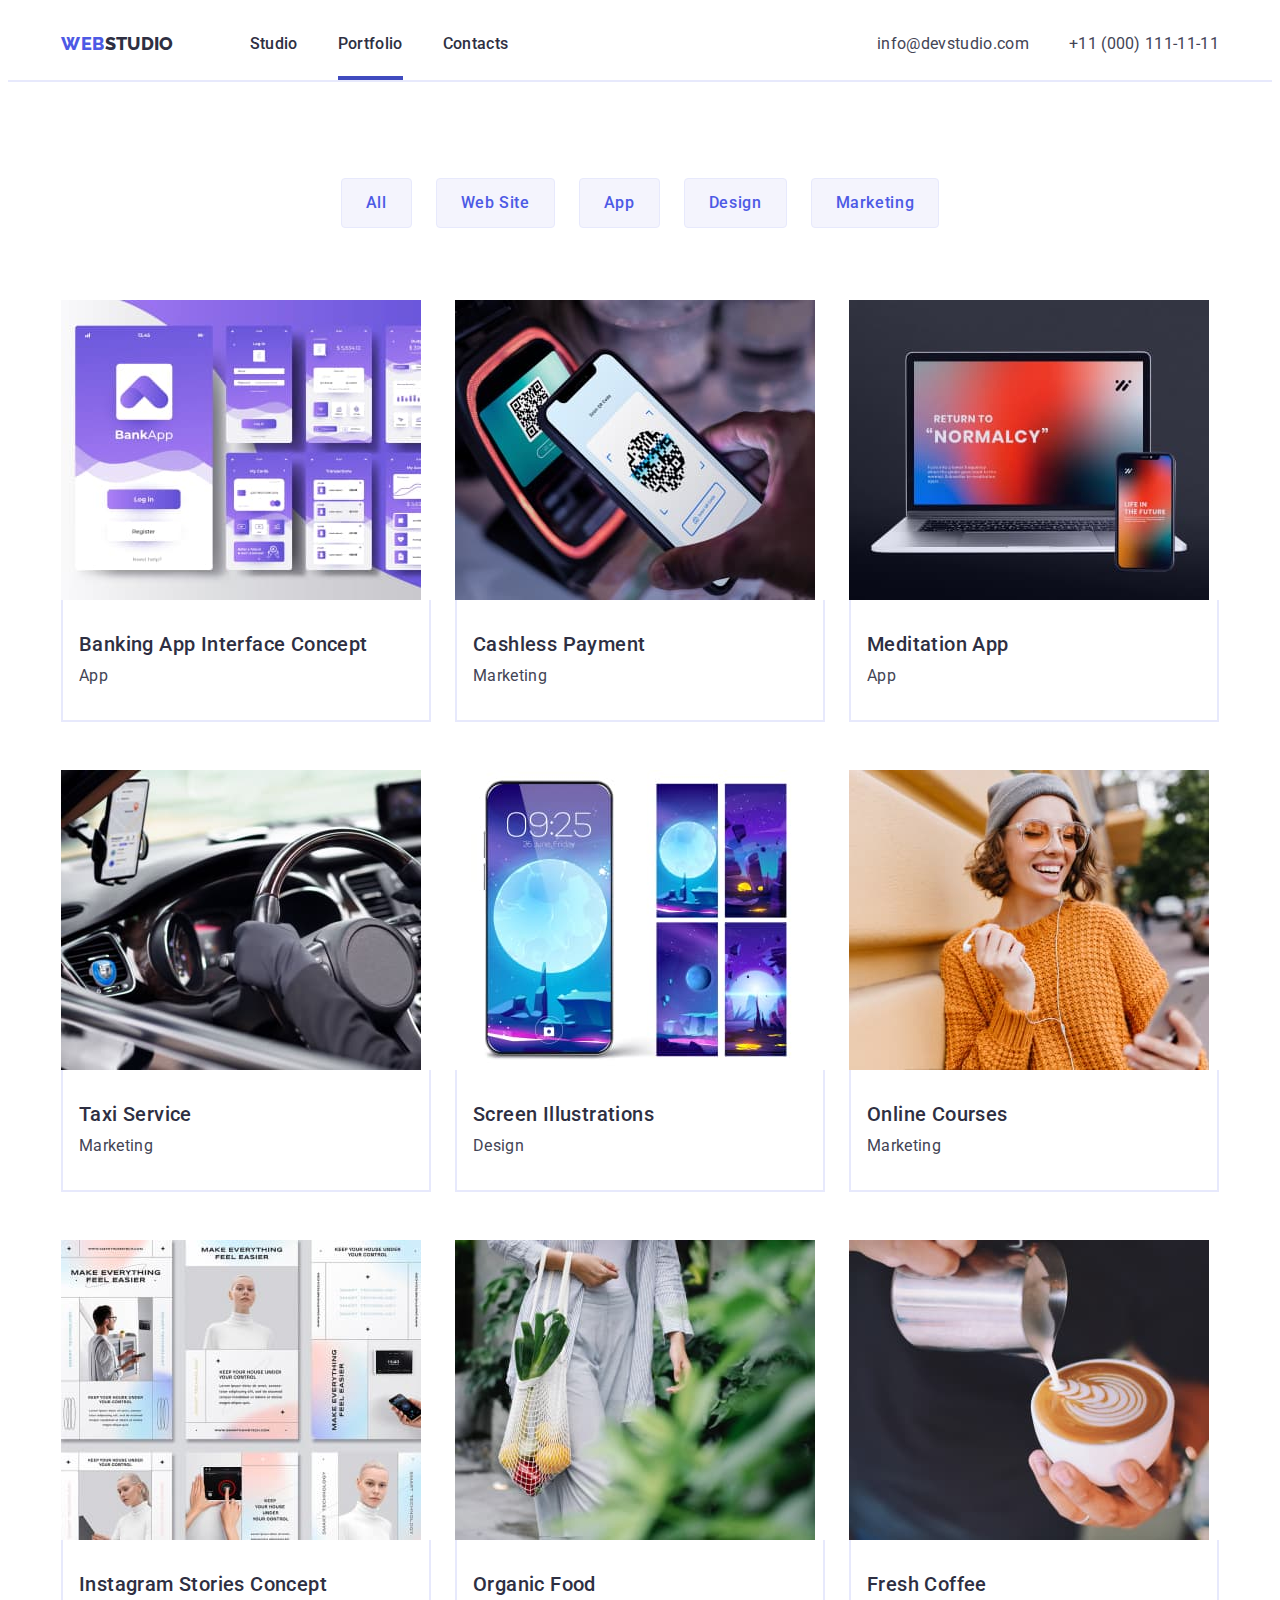
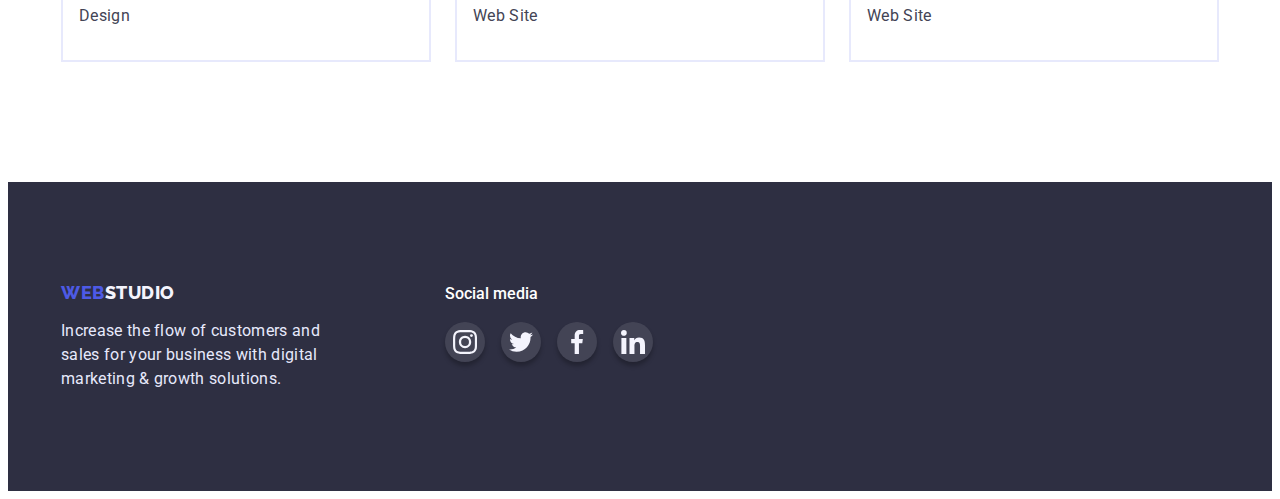
==== portfolio.html @ 09c5dc8c "update index html file" ====
<!DOCTYPE html>
<html lang="en">
  <head>
    <meta charset="UTF-8" />
    <meta http-equiv="X-UA-Compatible" content="IE=edge" />
    <meta name="viewport" content="width=device-width, initial-scale=1.0" />
    <title>Webstudio</title>
    <link rel="preconnect" href="https://fonts.googleapis.com" />
    <link rel="preconnect" href="https://fonts.gstatic.com" crossorigin />
    <link
      href="https://fonts.googleapis.com/css2?family=Raleway:wght@800&family=Roboto:wght@400;500;700;900&display=swap"
      rel="stylesheet"
    />
    <link
      rel="stylesheet"
      href="https://cdnjs.cloudflare.com/ajax/libs/modern-normalize/1.1.0/modern-normalize.min.css"
      integrity="sha512-wpPYUAdjBVSE4KJnH1VR1HeZfpl1ub8YT/NKx4PuQ5NmX2tKuGu6U/JRp5y+Y8XG2tV+wKQpNHVUX03MfMFn9Q=="
      crossorigin="anonymous"
      referrerpolicy="no-referrer"
    />
    <link rel="stylesheet" href="./css/styles.css" />
  </head>
  <body>
    <header class="header">
      <div class="container main-nav">
        <nav class="header-nav list">
          <a class="logo link" href="./index.html"
            >Web<span class="logo-studio">Studio</span></a
          >
          <ul class="header-list list">
            <li class="item">
              <a class="header-item link" href="./index.html">Studio</a>
            </li>
            <li class="item current">
              <a class="header-item link" href="./portfolio.html">Portfolio</a>
            </li>
            <li class="item">
              <a class="header-item link" href="">Contacts</a>
            </li>
          </ul>
        </nav>
        <address class="contacts-address">
          <ul class="contacts list">
            <li class="item">
              <a class="contact-li link" href="mailto:info@devstudio.com"
                >info@devstudio.com</a
              >
            </li>
            <li class="item">
              <a class="contact-li link" href="tel:+110001111111"
                >+11 (000) 111-11-11</a
              >
            </li>
          </ul>
        </address>
      </div>
    </header>
    <main>
    <section class="buttons-pictures">
      <div class="container">
      <h1 class="title-btn" hidden>features</h1>
      <!-------------- buttons-------------->
      <ul class="portf-butns list">
        <li>
            <button class="portf-butn-list" type="button">All</button>
        </li>
        <li>
            <button class="portf-butn-list" type="button">Web Site</button>
        </li>
        <li>
            <button class="portf-butn-list" type="button">App</button>
        </li>
        <li>
            <button class="portf-butn-list" type="button">Design</button>
        </li>
        <li>
            <button class="portf-butn-list" type="button">Marketing</button>
        </li>
    </ul>
    <!------------- pictures--------------------->
    <ul class="portf-typs list">
        <li class="img-li">
          <a class="portf-list-img link" href="#"><div class="picture"><img src="./images/banking.jpg" alt="banking" width="360"/>
            <p class="paragraph">14 Stylish and User-Friendly App Design Concepts · Task Manager App · Calorie Tracker App · Exotic Fruit Ecommerce App · Cloud Storage App</p></div>
          <div class="brd-text"><h2 class="title-img">Banking App Interface Concept</h2>
            <p class="portf-list">App</p></div></a>
        </li>
        <li class="img-li">
          <a class="portf-list-img link" href="#"><div class="picture"><img src="./images/cashless.jpg" alt="cashless" width="360"/>
            <p class="paragraph">14 Stylish and User-Friendly App Design Concepts · Task Manager App · Calorie Tracker App · Exotic Fruit Ecommerce App · Cloud Storage App</p></div>
            <div class="brd-text"><h2 class="title-img">Cashless Payment</h2>
          <p class="portf-list">Marketing</p></div></a>
        </li>
        <li class="img-li">
          <a class="portf-list-img link" href="#"><div class="picture"><img src="./images/meditaion.jpg" alt="meditaion" width="360"/>
            <p class="paragraph">14 Stylish and User-Friendly App Design Concepts · Task Manager App · Calorie Tracker App · Exotic Fruit Ecommerce App · Cloud Storage App</p></div>
          <div class="brd-text"><h2 class="title-img">Meditation App</h2>
          <p class="portf-list">App</p></div></a>
        </li>
      <li class="img-li">
        <a class="portf-list-img link" href="#"><div class="picture"><img src="./images/taxi.jpg" alt="Taxi" width="360"/>
          <p class="paragraph">14 Stylish and User-Friendly App Design Concepts · Task Manager App · Calorie Tracker App · Exotic Fruit Ecommerce App · Cloud Storage App</p></div>
        <div class="brd-text"><h2 class="title-img">Taxi Service</h2>
        <p class="portf-list">Marketing</p></div></a>
      </li>
      <li class="img-li">
        <a class="portf-list-img link" href="#"><div class="picture"><img src="./images/screen.jpg" alt="Screen" width="360"/>
          <p class="paragraph">14 Stylish and User-Friendly App Design Concepts · Task Manager App · Calorie Tracker App · Exotic Fruit Ecommerce App · Cloud Storage App</p></div>
        <div class="brd-text"><h2 class="title-img">Screen Illustrations</h2>
        <p class="portf-list">Design</p></div></a>
      </li>
      <li class="img-li">
        <a class="portf-list-img link" href="#"><div class="picture"><img src="./images/online.jpg" alt="Online" width="360"/>
          <p class="paragraph">14 Stylish and User-Friendly App Design Concepts · Task Manager App · Calorie Tracker App · Exotic Fruit Ecommerce App · Cloud Storage App</p></div>
        <div class="brd-text"><h2 class="title-img">Online Courses</h2>
        <p class="portf-list">Marketing</p></div></a>
      </li>
      <li class="img-li">
        <a class="portf-list-img link" href="#"><div class="picture"><img src="./images/insta.jpg" alt="Insta" width="360"/>
          <p class="paragraph">14 Stylish and User-Friendly App Design Concepts · Task Manager App · Calorie Tracker App · Exotic Fruit Ecommerce App · Cloud Storage App</p></div>
        <div class="brd-text"><h2 class="title-img">Instagram Stories Concept</h2>
        <p class="portf-list">Design</p></div></a>
      </li>
      <li class="img-li">
        <a class="portf-list-img link" href="#"><div class="picture"><img src="./images/food.jpg" alt="Food" width="360"/>
          <p class="paragraph">14 Stylish and User-Friendly App Design Concepts · Task Manager App · Calorie Tracker App · Exotic Fruit Ecommerce App · Cloud Storage App</p></div>
        <div class="brd-text"><h2 class="title-img">Organic Food</h2>
        <p class="portf-list">Web Site</p></div></a>
      </li>
      <li class="img-li">
        <a class="portf-list-img link" href="#"><div class="picture"><img src="./images/coffee.jpg" alt="Coffee" width="360"/>
          <p class="paragraph">14 Stylish and User-Friendly App Design Concepts · Task Manager App · Calorie Tracker App · Exotic Fruit Ecommerce App · Cloud Storage App</p></div>
        <div class="brd-text"><h2 class="title-img">Fresh Coffee</h2>
        <p class="portf-list">Web Site</p></div></a>
      </li>
    </ul>
    </section>
  </main>
  <footer class="footer">
    <div class="container logo-soc">
      <div class="footer-container">
        <a class="logo-footer link" href="./index.html"
          >Web<span class="studio-footer">Studio</span>
        </a>
        <p class="page-footer">
          Increase the flow of customers and sales for your business with
          digital marketing & growth solutions.
        </p>
      </div>
      <div class="footer-soc">
        <p class="title-footer-soc">Social media</p>
        <ul class="ul foorer-soc-list list">
          <li class="footer-soc-item">
            <a class="footer-soc-link link" href=""><svg width="24" height="24" class="footer-soc-icon">
                <use href="./images/icon.svg#icon-instagram-2"></use></svg></a></li>
          <li class="footer-soc-item">
            <a class="footer-soc-link link" href=""><svg width="24" height="24" class="footer-soc-icon">
                <use href="./images/icon.svg#icon-twitter-1"></use></svg></a></li>
          <li class="footer-soc-item">
            <a class="footer-soc-link link" href=""><svg width="24" height="24" class="footer-soc-icon">
                <use href="./images/icon.svg#icon-facebook-1"></use></svg></a></li>
          <li class="footer-soc-item">
            <a class="footer-soc-link link" href=""><svg width="24" height="24" class="footer-soc-icon">
                <use href="./images/icon.svg#icon-linkedin-1"></use></svg></a></li>
        </ul> 
</div>
    </div>
  </footer>
</body>
</html>
---- css/styles.css ----
html{
    box-sizing: border-box;
}
:root{
--primary-text-color: #434455;
--title-text-color: #4D5AE5;
--accent-color: #2E2F42;
--hover-fokus-color: #404bbf;
--text-footer: #E7E9FC;
--white: #FFFFFF;
--light-color: #F4F4FD;
--buutton-background: #F4F4FD;
--light-gray: #8E8F99;
--grad: linear-gradient( rgba(46, 47, 66, 0.7),rgba(46, 47, 66, 0.7))    
}
body{
    font-family: 'Roboto', sans-serif;
    color: var(--primary-text-color); 
}
/*-----------------header--------------------*/
.link{
    text-decoration: none;
}
.list{
    padding: 0;
    margin: 0;
    list-style: none;
    }
 *,
 * ::before
 ::after{
    box-sizing: border-box;
 }
 .container{
    width: 1158px;
    padding-left: 15px;
    padding-right: 15px;
    margin-left: auto;
    margin-right: auto;
 }
h1,h2,h3,h4,p{
    margin-top: 0;
    margin-bottom: 0;
}
ul{
    margin-top: 0;
    margin-bottom: 0;
}
img{
    display: block;
}
.header{
    border-bottom: 2px solid var(--text-footer);
}
.main-nav{
    display: flex;
    align-items: center;
    justify-content: space-between;
}
.logo{
    font-family: 'Raleway', sans-serif;
    font-weight: 800;
    font-size: 18px;
    line-height: 1.17;
    letter-spacing: 0.03em;
    text-transform: uppercase;
    color: var(--title-text-color);
}
.logo-studio{
    font-family: 'Raleway', sans-serif;
    font-weight: 800;
    font-size: 18px;
    line-height: 1.33;
    letter-spacing: 0.02em;
    color: var(--accent-color);
}
.header-nav{
    display: flex;
    align-items: center;
}
.current::after{
    content: "";
    position: absolute;
    left: 0;
    bottom: 0;
    display: block;
    width: 100%;
    height: 4px;
    background-color: var(--hover-fokus-color);
}
.item{
    position: relative;
}
.header-nav .header-item:hover,
.header-nav .header-item:focus{
    color: var(--hover-fokus-color);
 }
    .header-list{
        display: flex;
        margin-left: 76px;
    }
    .header-list .item + .item{
        margin-left: 40px;
    }
.header-list .link{
    display: block;
    padding-top: 24px;
    padding-bottom: 24px;
    font-weight: 500;
    font-size: 16px;
    line-height: 1.5;
    letter-spacing: 0.02em;
    color: var(--accent-color);
}
.contacts-address{
    font-style: normal;
}
.contacts .contact-li:hover,
.contacts .contact-li:focus{
    color: var(--hover-fokus-color);
}

.contacts .item + .item{
    margin-left: 40px;
}
    .contacts{
        display: flex;
        margin-right: auto;
    }
    .contact-li{
        font-size: 16px;
        line-height: 1.5;
        letter-spacing: 0.02em;
        color: var(--primary-text-color);

        transition-property: color;
        transition-duration: 250ms;
        transition-timing-function: cubic-bezier(0.4, 0, 0.2, 1);
        }
   
    /*--------------Main banner------------------*/
    .banner{
        width: 1440px;
        margin-left: auto;
        margin-right: auto;
        background-color: var(--accent-color);
        background-image: var(--grad), url(../images/banner.jpg);
        background-repeat: no-repeat;
        background-position: center;
        background-size: cover;
        padding-top: 188px;
        padding-bottom: 188px;
        box-shadow: 0px 4px 4px rgba(0, 0, 0, 0.25);
    }
    .banner-title{
        font-weight: 700;
        font-size: 56px;
        line-height: 1.07;
        letter-spacing: 0.02em;
        text-align: center;
        margin-left: auto;
        margin-right: auto;
        width: 496px;
        height: 120px;
        color: var(--white);
    }
    .banner .banner-btn:hover,
    .banner .banner-btn:focus{
    background-color: var(--hover-fokus-color);
    }
    .banner-btn{
        font-family: 'Roboto', sans-serif;
        font-weight: 500;
        font-size: 16px;
        line-height: 1.5;
        letter-spacing: 0.04em;
        margin-left: auto;
        margin-right: auto;
        width: 169px;
        height: 56px;
        margin-top: 48px;
        color: var(--white);
        background: var(--title-text-color);
        border-radius: 4px;
        border: none;
        cursor: pointer;
        display: block;

        transition-property: background-color;
        transition-duration: 250ms;
        transition-timing-function: cubic-bezier(0.4, 0, 0.2, 1);
    }
    /*----------------About company-----------------*/
    .company{
        padding-top: 120px;
        padding-bottom: 120px;
    }
    .about-company{
        display: flex;
        gap: 24px;
    }
    .icon{
        display: flex;
        justify-content: center;
        align-items: center;
        height: 112px;
        margin-bottom: 8px;
        background-color: var(--light-color);
        cursor: pointer;
    }
    .guality-company{
        font-weight: 500;
        font-size: 20px;
        line-height: 1.2;
        letter-spacing: 0.02em;
        margin-bottom: 8px;
        color: var(--accent-color);    
    }
    .guality-comp-descr{
        font-size: 16px;
        line-height: 1.5;
        letter-spacing: 0.02em;
        width: 264px;
        height: 72px;
        color: var(--primary-text-color);
    }
    /*----------------What are we doing---------------*/
    .doing{
        padding-bottom: 120px;
    }

    .doing-title{
        text-align: center;
        font-weight: 700;
        font-size: 36px;
        line-height: 1.11;
        letter-spacing: 0.02em;
        text-transform: capitalize;
        color: var(--accent-color);
        margin-bottom: 72px;
    }
    .doing-imgs{
        display: flex;
        gap: 24px;
    }
    /*------------------Our team---------------------*/
    .team{
        padding-top: 120px;
        padding-bottom: 110px;
        background-color: var(--light-color);
    }
    .our-team{
        font-weight: 700;
        font-size: 36px;
        line-height: 1.11;
        letter-spacing: 0.02em;
        margin-bottom: 72px;
        text-align: center;
        text-transform: capitalize;
        color: var(--accent-color);
    }
    .list-team{
        display: flex;
        width: calc((100% - 72px) / 4);
        gap: 24px;
    }
    .data{
        padding-top: 32px;
        padding-bottom: 32px;
        text-align: center;
        background-color: var(--white);
        box-shadow: 0px 1px 6px rgba(46, 47, 66, 0.08), 0px 1px 1px rgba(46, 47, 66, 0.16), 0px 2px 1px rgba(46, 47, 66, 0.08);
        border-radius: 0px 0px 4px 4px;
    }
    .name{
        font-weight: 500;
        font-size: 20px;
        line-height: 1.2;
        letter-spacing: 0.02em;
        margin-bottom: 8px;
        color: var(--accent-color);
    }
    .direction{
        font-size: 16px;
        line-height: 1.5;
        letter-spacing: 0.02em;
        margin-bottom: 8px;
        color: var(--primary-text-color);
    }
    .team-list{
        display: flex;
        justify-content: center;
        gap: 24px;
    }
    .team-soc-item{
        width: 40px;
        height: 40px;
    }
    .team-soc-link{
        width: 100%;
        height: 100%;
        border-radius: 50%;
        background-color: var(--title-text-color);
        display: flex;
        align-items: center;
        justify-content: center;
        fill: var(--light-color);

        transition-property: background-color;
        transition-duration: 250ms;
        transition-timing-function: cubic-bezier(0.4, 0, 0.2, 1);
    }
    .team-soc-link:hover{
        background-color: var(--hover-fokus-color);
    }
    /*----------------Customers--------------------*/
    .customers{
        padding-top: 120px;
        padding-bottom: 120px;
    }
    .title-customers{
        font-weight: 700;
        font-size: 36px;
        line-height: 1.11;
        letter-spacing: 0.02em;
        margin-bottom: 72px;
        text-align: center;
        text-transform: capitalize;
        color: var(--accent-color);
    }
    .our-customers{
        display: flex;
        gap: 24px;
    }
    .box{
        width: calc((100% - 120px) / 6);
    }
    .box-icon{
        display: flex;
        justify-content: center;
        align-items: center;
        height: 88px;
        border-radius: 4px;
        border: 1px solid #8E8F99;
        fill: var(--light-gray);

        transition-property: border-color;
        transition-duration: 250ms;
        transition-timing-function: cubic-bezier(0.4, 0, 0.2, 1);
    }
    .customer-icon{
        transition-property: fill;
        transition-duration: 250ms;
        transition-timing-function: cubic-bezier(0.4, 0, 0.2, 1);
    }
    .box-icon:hover{
        border-color: var(--hover-fokus-color);
    }
    .box-icon:hover .customer-icon{
        fill: var(--hover-fokus-color)
    }

    /*----------------portfolio--------------------*/
    /*------buttons------------*/
    .buttons-pictures{
            display: flex;
            padding-top: 96px;
            padding-bottom: 120px;
            justify-items: center;
    }
    .portf-butns .portf-butn-list:hover,
    .portf-butns .portf-butn-list:focus{
        background-color: var(--hover-fokus-color);
        border-color: var(--hover-fokus-color);
        color: var(--white);
        box-shadow: 0px 3px 1px rgba(0, 0, 0, 0.1), 0px 2px 1px rgba(0, 0, 0, 0.08), 0px 2px 2px rgba(0, 0, 0, 0.12);
    }
    .title-btn{
        position: absolute;
        width: 1px;
        height: 1px;
        margin: -1px;
        border: 0;
        padding: 0;
        white-space: nowrap;
        clip-path: inset(100%);
        clip: rect(0 0 0 0);
        overflow: hidden;
    }
    .brd-text{
        padding: 32px 16px;
        border: 2px solid var(--text-footer); 
        border-top: 0; 
    }
    .portf-butns{
        display: flex;
        justify-content: center;
        margin-bottom: 72px;
        gap: 24px;
    }
    .portf-butn-list{
        font-family: 'Roboto', sans-serif;
        font-weight: 500;
        font-size: 16px;
        line-height: 1.5;
        letter-spacing: 0.04em;
        padding: 12px 24px;
        color: var(--title-text-color); 
        background: var(--buutton-background);
        border-radius: 4px;
        border: 1px solid var(--text-footer);
        cursor: pointer;

        transition-property: background-color, border-color, color, box-shadow;
        transition-duration: 250ms;
        transition-timing-function: cubic-bezier(0.4, 0, 0.2, 1);
    }
    .link{
        text-decoration: none;
    }

/*---------pictures---------*/
.img{
    padding-bottom: 120px;
}
.img-li{
    width: calc((100% - 48px) /3);
}
.portf-typs{
    display: flex;
    flex-wrap: wrap;
    row-gap: 48px;
    column-gap: 24px;
}
.img-li:hover .paragraph{
    transform: translateY(0);
}
.picture{
    position: relative; 
    overflow: hidden;
 }
 .paragraph{
     position: absolute;
     top: 0;
     left: 0;
     height: 100%;
     font-weight: 400;
     font-size: 16px;
     line-height: 1.5;
     padding: 40px 32px 164px;
     color: var(--light-color);
     background-color: var(--title-text-color);
     transform: translateY(100%);
     transition: transform 250ms cubic-bezier(0.4, 0, 0.2, 1);
 }
.portf-typs .img-li:hover{
    box-shadow: 0px 1px 6px rgba(46, 47, 66, 0.08), 0px 1px 1px rgba(46, 47, 66, 0.16), 0px 2px 1px rgba(46, 47, 66, 0.08);
}
.portf-list{
    display: block;
    font-weight: 400;
    font-size: 16px;
    line-height: 1.5;
    letter-spacing: 0.02em;
    color: var(--primary-text-color);

    transition-property: box-shadow;
    transition-duration: 250ms;
    transition-timing-function: cubic-bezier(0.4, 0, 0.2, 1);
}    
.title-img{
        font-weight: 500;
        font-size: 20px;
        line-height: 1.2;
        letter-spacing: 0.02em;
        margin-bottom: 8px;
        color: var(--accent-color);
        }
    /*-----------------footer--------------------*/
    .footer{
        padding-top: 100px;
        padding-bottom: 100px;
        background: var(--accent-color);
    }
    .footer-container{
        width: 264px;
    }
    .logo-soc{
        display: flex;
    }
    .logo-footer{
        font-family: 'Raleway', sans-serif;
        font-style: normal;
        font-weight: 800;
        font-size: 18px;
        line-height: 1.17;
        letter-spacing: 0.03em;
        text-transform: uppercase;
        color: var(--title-text-color);
    }
    .studio-footer{
        font-family: 'Raleway', sans-serif;
        font-weight: 800;
        font-size: 18px;
        line-height: 1,16;
        letter-spacing: 0.03em;
        color: var(--light-color);
    }
    .page-footer{
        margin-top: 16px;
        font-weight: 400;
        font-size: 16px;
        line-height: 1.5;
        letter-spacing: 0.02em;
        color: var(--text-footer);
    }
    .footer-soc{
        margin-left: 120px;
    }
    .title-footer-soc{
        font-weight: 500;
        font-size: 16px;
        line-height: 1.5;
        margin-bottom: 16px;
        color: var(--white);
        }
    .foorer-soc-list{
        display: flex;
        justify-content: center;
        gap: 16px;
    }
    .footer-soc-item{
        width: 40px;
        height: 40px;
    }
    .footer-soc-link{
        display: flex;
        align-items: center;
        justify-content: center;
        width: 100%;
        height: 100%;
        border-radius: 50%;
        background-color: rgba(255, 255, 255, 0.1);
        box-shadow: 0px 4px 4px rgba(0, 0, 0, 0.25);
        
        transition-property: background-color;
        transition-duration: 250ms;
        transition-timing-function: cubic-bezier(0.4, 0, 0.2, 1);
    }
    .footer-soc-icon{
        fill: #F4F4FD;
    }
    .footer-soc-link:hover{
        background-color: #31D0AA;
    }
    .backdrop{
        position: fixed;
        top: 0;
        width: 100%;
        height: 100%;
        background-color: rgba(48, 48, 48, 0.5);
    }
    .modal{
        width: 408px;
        min-height: 576px;
        background-color: var(--white);
        border-radius: 4px;
        position: absolute;
        top: 50%;
        left: 50%;
        transform: translate(-50%, -50%);
        padding: 24px;
    }
    .close-icom{
        display: block;
        margin-left: auto;
        border: none;
        background-color: var(--white);
        cursor: pointer;
    }
    .is-hidden{
        opacity: o;
        visibility: hidden;
        pointer-events: none;
    }
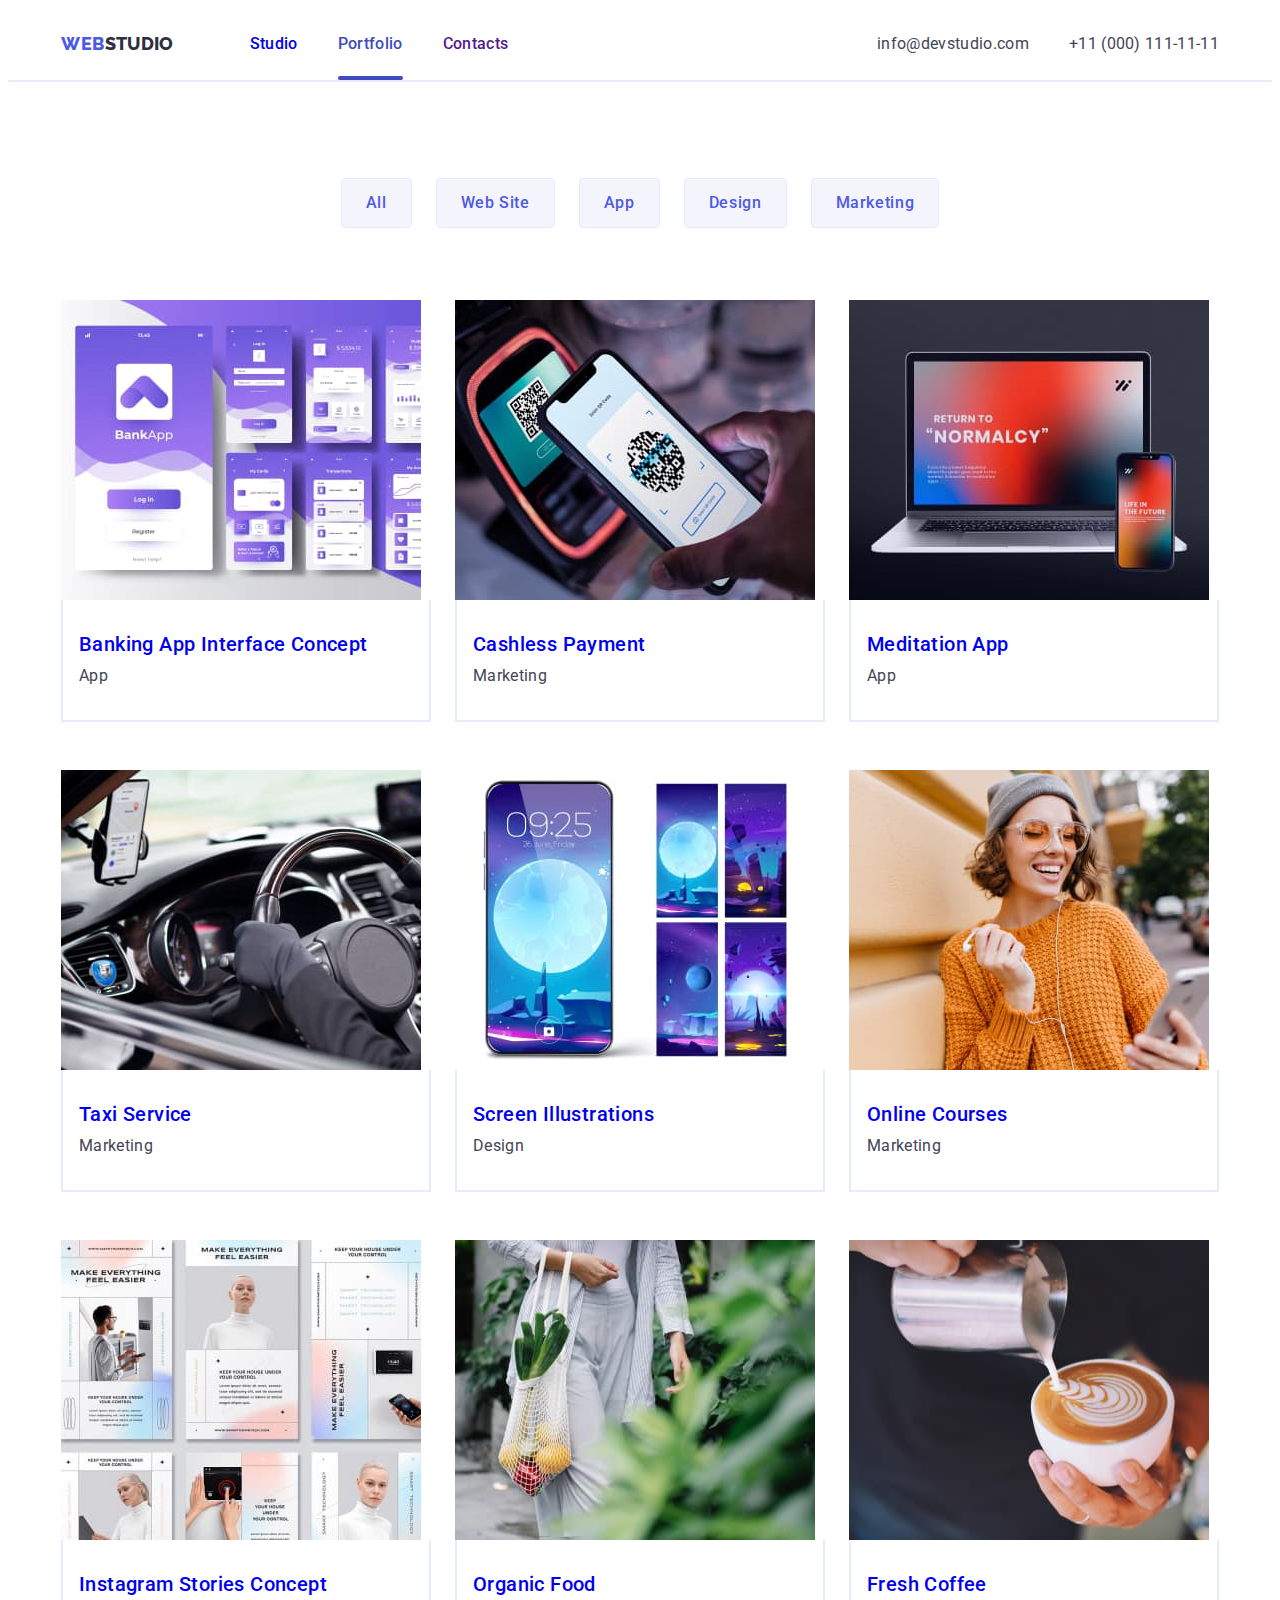
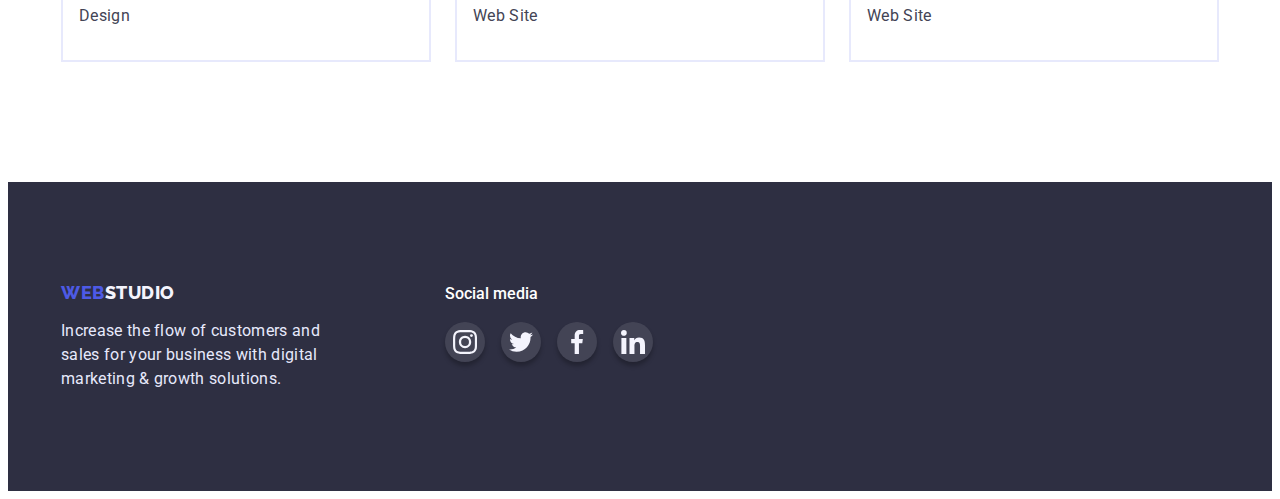
==== commit d03f735e: "update index html file" ====
--- a/portfolio.html
+++ b/portfolio.html
@@ -31,8 +31,8 @@
             <li class="item">
               <a class="header-item link" href="./index.html">Studio</a>
             </li>
-            <li class="item current">
-              <a class="header-item link" href="./portfolio.html">Portfolio</a>
+            <li class="item">
+              <a class="header-item link current" href="./portfolio.html">Portfolio</a>
             </li>
             <li class="item">
               <a class="header-item link" href="">Contacts</a>
--- a/css/styles.css
+++ b/css/styles.css
@@ -15,7 +15,7 @@
 }
 body{
     font-family: 'Roboto', sans-serif;
-    color: var(--primary-text-color); 
+    color: var(--accent-color); 
 }
 /*-----------------header--------------------*/
 .link{
@@ -78,6 +78,9 @@
     display: flex;
     align-items: center;
 }
+.item{
+    position: relative;
+}
 .current::after{
     content: "";
     position: absolute;
@@ -86,10 +89,17 @@
     display: block;
     width: 100%;
     height: 4px;
+    border-radius: 2px;
     background-color: var(--hover-fokus-color);
 }
-.item{
-    position: relative;
+.header-item{
+    font-weight: 500;
+    font-size: 16px;
+    line-height: 24px;
+    transition: color 250ms cubic-bezier(0.4, 0, 0.2, 1);
+}
+.current{
+    color: var(--hover-fokus-color);
 }
 .header-nav .header-item:hover,
 .header-nav .header-item:focus{
@@ -110,7 +120,7 @@
     font-size: 16px;
     line-height: 1.5;
     letter-spacing: 0.02em;
-    color: var(--accent-color);
+
 }
 .contacts-address{
     font-style: normal;
@@ -133,9 +143,7 @@
         letter-spacing: 0.02em;
         color: var(--primary-text-color);
 
-        transition-property: color;
-        transition-duration: 250ms;
-        transition-timing-function: cubic-bezier(0.4, 0, 0.2, 1);
+        transition: color 250ms cubic-bezier(0.4, 0, 0.2, 1);
         }
    
     /*--------------Main banner------------------*/
@@ -186,9 +194,7 @@
         cursor: pointer;
         display: block;
 
-        transition-property: background-color;
-        transition-duration: 250ms;
-        transition-timing-function: cubic-bezier(0.4, 0, 0.2, 1);
+        transition: background-color 250ms cubic-bezier(0.4, 0, 0.2, 1);
     }
     /*----------------About company-----------------*/
     .company{
@@ -213,8 +219,7 @@
         font-size: 20px;
         line-height: 1.2;
         letter-spacing: 0.02em;
-        margin-bottom: 8px;
-        color: var(--accent-color);    
+        margin-bottom: 8px; 
     }
     .guality-comp-descr{
         font-size: 16px;
@@ -236,7 +241,6 @@
         line-height: 1.11;
         letter-spacing: 0.02em;
         text-transform: capitalize;
-        color: var(--accent-color);
         margin-bottom: 72px;
     }
     .doing-imgs{
@@ -257,7 +261,6 @@
         margin-bottom: 72px;
         text-align: center;
         text-transform: capitalize;
-        color: var(--accent-color);
     }
     .list-team{
         display: flex;
@@ -278,7 +281,6 @@
         line-height: 1.2;
         letter-spacing: 0.02em;
         margin-bottom: 8px;
-        color: var(--accent-color);
     }
     .direction{
         font-size: 16px;
@@ -305,12 +307,9 @@
         align-items: center;
         justify-content: center;
         fill: var(--light-color);
-
-        transition-property: background-color;
-        transition-duration: 250ms;
-        transition-timing-function: cubic-bezier(0.4, 0, 0.2, 1);
-    }
-    .team-soc-link:hover{
+        transition: background-color 250ms cubic-bezier(0.4, 0, 0.2, 1);
+    }
+        .team-soc-link:hover{
         background-color: var(--hover-fokus-color);
     }
     /*----------------Customers--------------------*/
@@ -326,7 +325,6 @@
         margin-bottom: 72px;
         text-align: center;
         text-transform: capitalize;
-        color: var(--accent-color);
     }
     .our-customers{
         display: flex;
@@ -344,9 +342,7 @@
         border: 1px solid #8E8F99;
         fill: var(--light-gray);
 
-        transition-property: border-color;
-        transition-duration: 250ms;
-        transition-timing-function: cubic-bezier(0.4, 0, 0.2, 1);
+        transition: border-color 250ms cubic-bezier(0.4, 0, 0.2, 1);
     }
     .customer-icon{
         transition-property: fill;
@@ -411,9 +407,7 @@
         border: 1px solid var(--text-footer);
         cursor: pointer;
 
-        transition-property: background-color, border-color, color, box-shadow;
-        transition-duration: 250ms;
-        transition-timing-function: cubic-bezier(0.4, 0, 0.2, 1);
+        transition: 250ms cubic-bezier(0.4, 0, 0.2, 1);
     }
     .link{
         text-decoration: none;
@@ -425,6 +419,7 @@
 }
 .img-li{
     width: calc((100% - 48px) /3);
+    transition: box-shadow 250ms cubic-bezier(0.4, 0, 0.2, 1);
 }
 .portf-typs{
     display: flex;
@@ -447,7 +442,7 @@
      font-weight: 400;
      font-size: 16px;
      line-height: 1.5;
-     padding: 40px 32px 164px;
+     padding: 40px 32px 0;
      color: var(--light-color);
      background-color: var(--title-text-color);
      transform: translateY(100%);
@@ -474,7 +469,6 @@
         line-height: 1.2;
         letter-spacing: 0.02em;
         margin-bottom: 8px;
-        color: var(--accent-color);
         }
     /*-----------------footer--------------------*/
     .footer{
@@ -542,10 +536,7 @@
         border-radius: 50%;
         background-color: rgba(255, 255, 255, 0.1);
         box-shadow: 0px 4px 4px rgba(0, 0, 0, 0.25);
-        
-        transition-property: background-color;
-        transition-duration: 250ms;
-        transition-timing-function: cubic-bezier(0.4, 0, 0.2, 1);
+        transition: background-color 250ms cubic-bezier(0.4, 0, 0.2, 1);
     }
     .footer-soc-icon{
         fill: #F4F4FD;
@@ -559,6 +550,8 @@
         width: 100%;
         height: 100%;
         background-color: rgba(48, 48, 48, 0.5);
+        opacity: 1;
+        transition: opacity 250ms cubic-bezier(0.4, 0, 0.2, 1);
     }
     .modal{
         width: 408px;
@@ -568,13 +561,17 @@
         position: absolute;
         top: 50%;
         left: 50%;
-        transform: translate(-50%, -50%);
         padding: 24px;
+        transform: translate(-50%, -50%) scale(1);
+        transition: transform 250ms cubic-bezier(0.4, 0, 0.2, 1);
     }
     .close-icom{
+        position: absolute;
         display: block;
         margin-left: auto;
         border: none;
+        top: 24px;
+        right: 24px;
         background-color: var(--white);
         cursor: pointer;
     }
